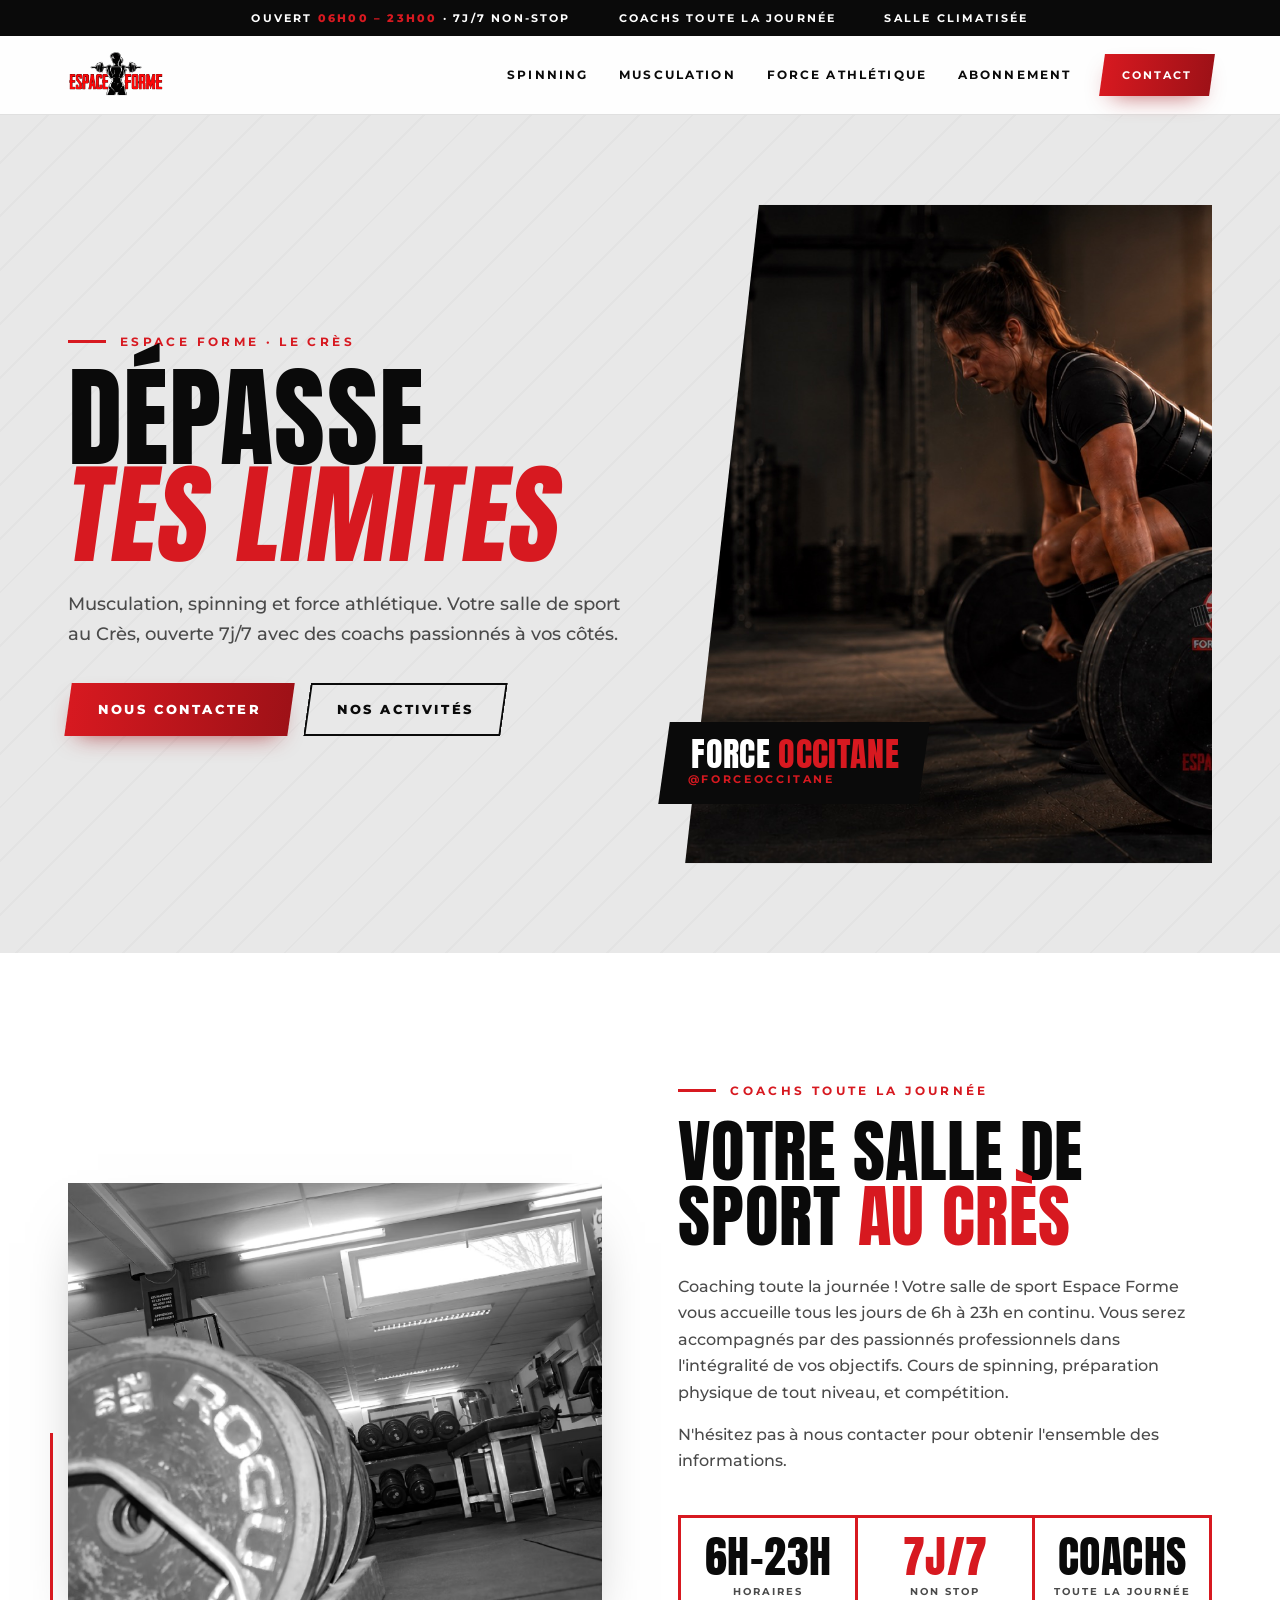
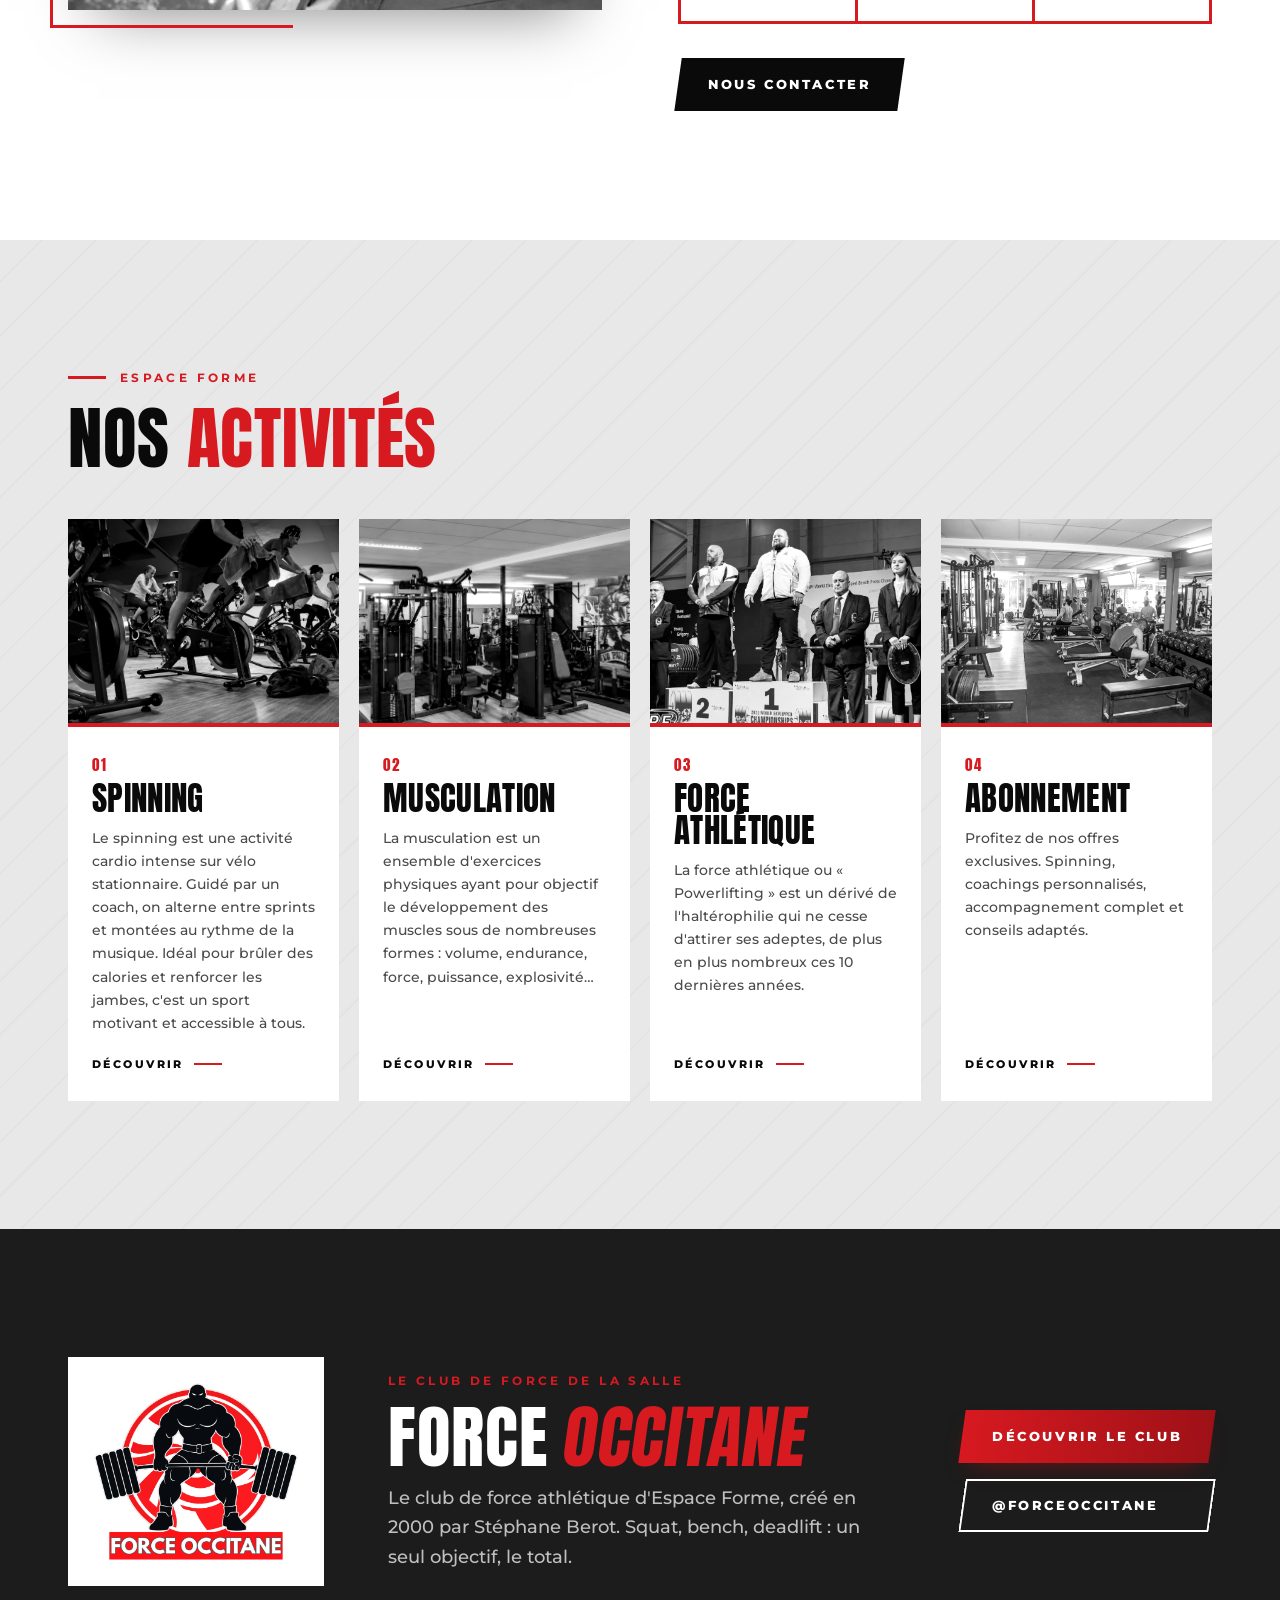
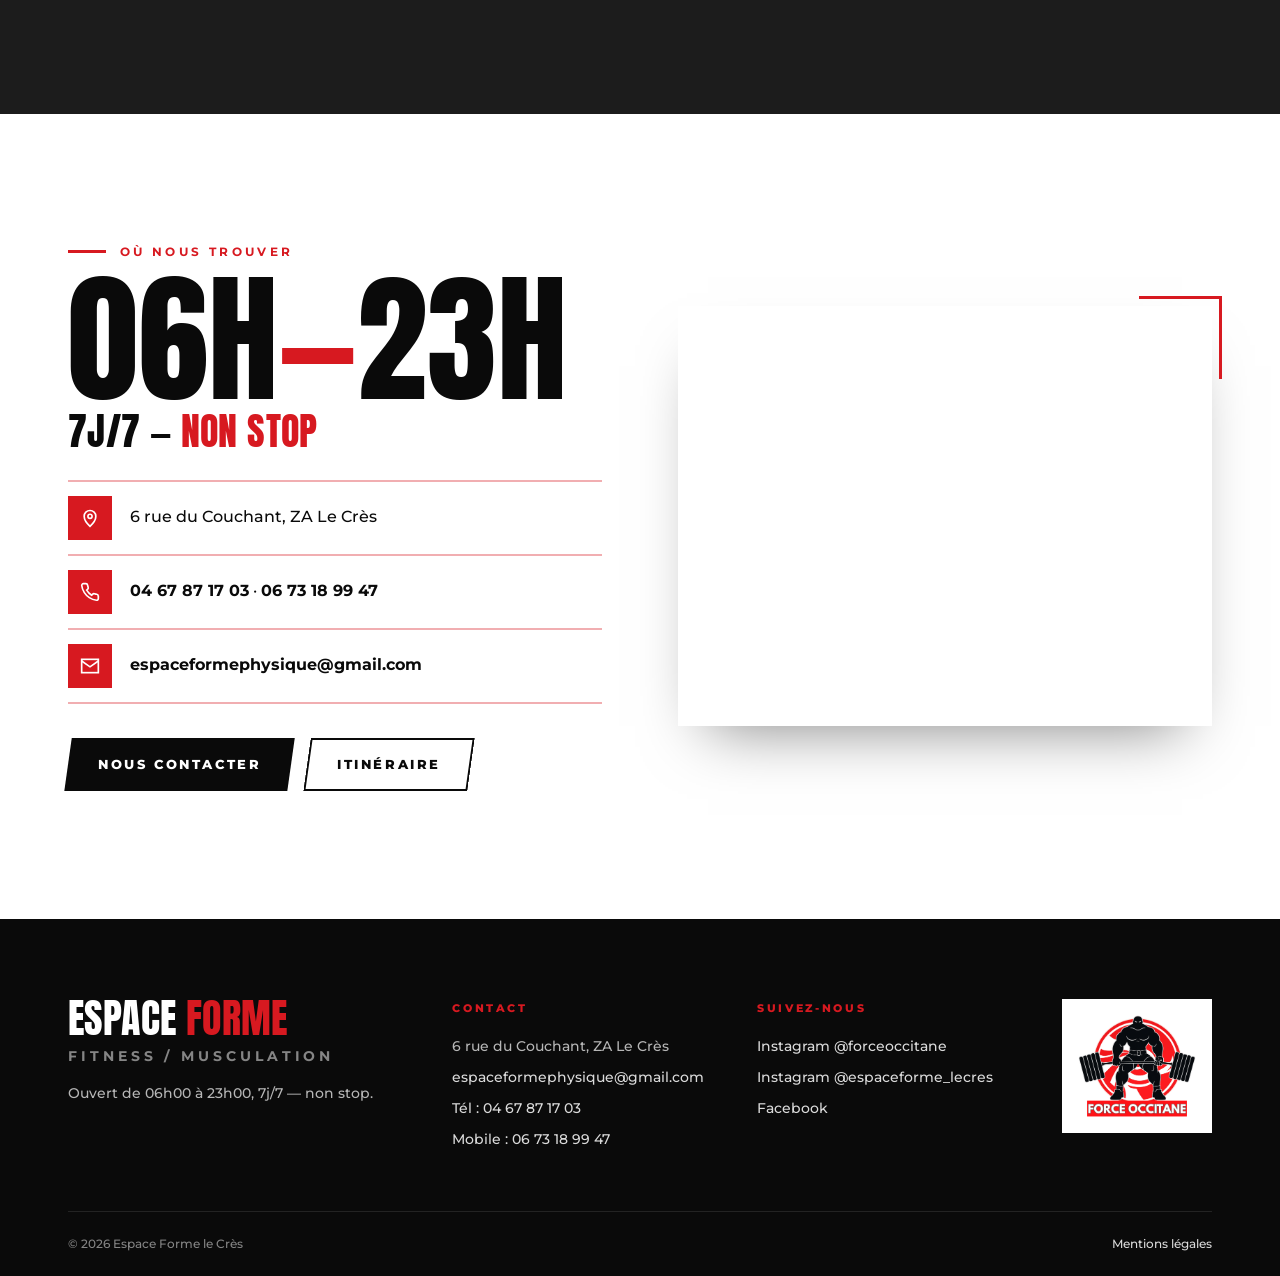
==== index.html @ d4f0801f "Site Espace Forme le Crès aux couleurs Force Occitane Refonte statique du site espaceformelecres.com" ====
<!DOCTYPE html>
<html lang="fr">
<head>
<meta charset="utf-8">
<meta name="viewport" content="width=device-width, initial-scale=1">
<title>Espace Forme le Crès — Salle de sport, musculation, spinning, force athlétique</title>
<meta name="description" content="Espace Forme, votre salle de sport au Crès : musculation, spinning et force athlétique. Ouvert 7j/7 de 6h à 23h, coachs toute la journée.">
<meta name="theme-color" content="#0A0A0A">
<link rel="icon" href="assets/img/LOGO2.png">
<link rel="preconnect" href="https://fonts.googleapis.com">
<link rel="preconnect" href="https://fonts.gstatic.com" crossorigin>
<link href="https://fonts.googleapis.com/css2?family=Anton&family=Montserrat:wght@500;700;800&display=swap" rel="stylesheet">
<link rel="stylesheet" href="assets/style.css">
</head>
<body>
<div class="topbar"><div class="wrap">
  <p>Ouvert <b>06h00 – 23h00</b> · 7j/7 non-stop</p><p>Coachs toute la journée</p><p>Salle climatisée</p>
</div></div>
<header class="header">
  <div class="wrap">
    <a class="brand" href="index.html" aria-label="Espace Forme — accueil"><img src="assets/img/LOGO2.png" alt="Espace Forme" width="96" height="54"></a>
    <button class="burger" aria-label="Menu" aria-expanded="false"><span></span></button>
    <nav class="nav">
      <a href="cours-collectifs.html">Spinning</a>
      <a href="musculation.html">Musculation</a>
      <a href="force-athletique.html">Force athlétique</a>
      <a href="abonnement.html">Abonnement</a>
      <a class="btn btn-rouge" href="contact.html"><span>Contact</span></a>
    </nav>
  </div>
</header>
<main>
<section class="hero">
  <div class="wrap">
    <div class="reveal">
      <p class="spaced kicker">Espace Forme · Le Crès</p>
      <h1 class="t">Dépasse<span class="rouge italic">tes limites</span></h1>
      <p class="lead" style="margin-top:26px">Musculation, spinning et force athlétique. Votre salle de sport au Crès, ouverte 7j/7 avec des coachs passionnés à vos côtés.</p>
      <div class="btns">
        <a class="btn btn-rouge" href="contact.html"><span>Nous contacter</span></a>
        <a class="btn btn-ghost" href="#activites"><span>Nos activités</span></a>
      </div>
    </div>
    <div class="hero-media reveal">
      <img src="assets/img/ESPACEFORMEBG6.jpg" alt="Athlète en position de soulevé de terre à Espace Forme">
      <div class="hero-tag"><span class="t">Force <span class="rouge">Occitane</span></span><a href="https://www.instagram.com/forceoccitane/" target="_blank" rel="noopener">@forceoccitane</a></div>
    </div>
  </div>
</section>

<section class="sec sec-blanc">
  <div class="wrap split">
    <div class="photo-frame reveal"><img src="assets/img/salle5.jpg" alt="Salle de musculation Espace Forme" loading="lazy"></div>
    <div class="reveal">
      <p class="spaced kicker">Coachs toute la journée</p>
      <h2 class="t">Votre salle de sport <span class="rouge">au Crès</span></h2>
      <div class="prose">
        <p>Coaching toute la journée ! Votre salle de sport Espace Forme vous accueille tous les jours de 6h à 23h en continu. Vous serez accompagnés par des passionnés professionnels dans l'intégralité de vos objectifs. Cours de spinning, préparation physique de tout niveau, et compétition.</p>
        <p>N'hésitez pas à nous contacter pour obtenir l'ensemble des informations.</p>
      </div>
      <div class="frame-stats">
        <div><span class="t">6H–23H</span><small>Horaires</small></div>
        <div><span class="t rouge">7J/7</span><small>Non stop</small></div>
        <div><span class="t">Coachs</span><small>Toute la journée</small></div>
      </div>
      <div class="btns"><a class="btn btn-noir" href="contact.html"><span>Nous contacter</span></a></div>
    </div>
  </div>
</section>

<section class="sec" id="activites">
  <div class="wrap">
    <div class="sec-head reveal">
      <div><p class="spaced kicker">Espace Forme</p><h2 class="t">Nos <span class="rouge">activités</span></h2></div>
    </div>
    <div class="cards">
    <a class="card reveal" href="cours-collectifs.html">
      <div class="card-img"><img src="assets/img/cours-collectifs-spinning.jpg" alt="" loading="lazy"></div>
      <div class="card-body">
        <span class="card-num">01</span>
        <h3 class="t">Spinning</h3>
        <p>Le spinning est une activité cardio intense sur vélo stationnaire. Guidé par un coach, on alterne entre sprints et montées au rythme de la musique. Idéal pour brûler des calories et renforcer les jambes, c'est un sport motivant et accessible à tous.</p>
        <span class="more">Découvrir</span>
      </div>
    </a>
    <a class="card reveal" href="musculation.html">
      <div class="card-img"><img src="assets/img/MUSCULATIONBG2.jpg" alt="" loading="lazy"></div>
      <div class="card-body">
        <span class="card-num">02</span>
        <h3 class="t">Musculation</h3>
        <p>La musculation est un ensemble d'exercices physiques ayant pour objectif le développement des muscles sous de nombreuses formes : volume, endurance, force, puissance, explosivité…</p>
        <span class="more">Découvrir</span>
      </div>
    </a>
    <a class="card reveal" href="force-athletique.html">
      <div class="card-img"><img src="assets/img/carousel10.jpg" alt="" loading="lazy"></div>
      <div class="card-body">
        <span class="card-num">03</span>
        <h3 class="t">Force athlétique</h3>
        <p>La force athlétique ou « Powerlifting » est un dérivé de l'haltérophilie qui ne cesse d'attirer ses adeptes, de plus en plus nombreux ces 10 dernières années.</p>
        <span class="more">Découvrir</span>
      </div>
    </a>
    <a class="card reveal" href="abonnement.html">
      <div class="card-img"><img src="assets/img/cours-collectifs-bg.jpg" alt="" loading="lazy"></div>
      <div class="card-body">
        <span class="card-num">04</span>
        <h3 class="t">Abonnement</h3>
        <p>Profitez de nos offres exclusives. Spinning, coachings personnalisés, accompagnement complet et conseils adaptés.</p>
        <span class="more">Découvrir</span>
      </div>
    </a>
    </div>
  </div>
</section>

<section class="sec anthracite">
  <div class="wrap club reveal">
    <img class="club-logo" src="assets/img/logo-force-occitane.png" alt="Force Occitane" loading="lazy">
    <div>
      <p class="spaced" style="color:var(--rouge);margin-bottom:14px">Le club de force de la salle</p>
      <h2 class="t">Force <span class="rouge italic">Occitane</span></h2>
      <p class="lead" style="color:rgba(255,255,255,.72)">Le club de force athlétique d'Espace Forme, créé en 2000 par Stéphane Berot. Squat, bench, deadlift : un seul objectif, le total.</p>
    </div>
    <div class="btns" style="margin-top:0;flex-direction:column">
      <a class="btn btn-rouge" href="force-athletique.html"><span>Découvrir le club</span></a>
      <a class="btn btn-ghost" style="color:#fff;box-shadow:inset 0 0 0 2px #fff" href="https://www.instagram.com/forceoccitane/" target="_blank" rel="noopener"><span>@forceoccitane</span></a>
    </div>
  </div>
</section>

<section class="sec sec-blanc" id="acces">
  <div class="wrap split">
    <div class="reveal">
      <p class="spaced kicker">Où nous trouver</p>
      <div class="big-hours">06H<span class="sep">—</span>23H</div>
      <p class="t" style="font-size:clamp(26px,3vw,38px);margin-top:14px">7j/7 — <span class="rouge">non stop</span></p>
      <ul class="info-list">
        <li><span class="k"><svg viewBox="0 0 24 24" fill="none" stroke="currentColor" stroke-width="2"><path d="M12 22s7-6.2 7-12a7 7 0 1 0-14 0c0 5.8 7 12 7 12z"/><circle cx="12" cy="10" r="2.5"/></svg></span><span>6 rue du Couchant, ZA Le Crès</span></li>
        <li><span class="k"><svg viewBox="0 0 24 24" fill="none" stroke="currentColor" stroke-width="2"><path d="M22 16.9v3a2 2 0 0 1-2.2 2 19.8 19.8 0 0 1-8.6-3.1 19.5 19.5 0 0 1-6-6A19.8 19.8 0 0 1 2.1 4.2 2 2 0 0 1 4.1 2h3a2 2 0 0 1 2 1.7c.1.9.4 1.8.7 2.7a2 2 0 0 1-.5 2.1L8 9.8a16 16 0 0 0 6 6l1.3-1.3a2 2 0 0 1 2.1-.5c.9.3 1.8.6 2.7.7a2 2 0 0 1 1.7 2z"/></svg></span><span><a href="tel:0467871703">04 67 87 17 03</a> · <a href="tel:0673189947">06 73 18 99 47</a></span></li>
        <li><span class="k"><svg viewBox="0 0 24 24" fill="none" stroke="currentColor" stroke-width="2"><rect x="2" y="4" width="20" height="16"/><path d="m2 6 10 7 10-7"/></svg></span><a href="mailto:espaceformephysique@gmail.com">espaceformephysique@gmail.com</a></li>
      </ul>
      <div class="btns">
        <a class="btn btn-noir" href="contact.html"><span>Nous contacter</span></a>
        <a class="btn btn-ghost" href="https://www.google.com/maps/dir/?api=1&destination=6%20rue%20du%20Couchant%2C%20ZA%20Le%20Cr%C3%A8s%2C%20Le%20Cr%C3%A8s" target="_blank" rel="noopener"><span>Itinéraire</span></a>
      </div>
    </div>
    <div class="map-box reveal"><iframe class="map" title="Espace Forme sur la carte" src="https://www.google.com/maps?q=6%20rue%20du%20Couchant%2C%20ZA%20Le%20Cr%C3%A8s%2C%20Le%20Cr%C3%A8s&output=embed" loading="lazy"></iframe></div>
  </div>
</section>
</main>
<footer class="footer">
  <div class="wrap">
    <div class="footer-grid">
      <div>
        <h3 class="t">Espace <span class="rouge">Forme</span></h3>
        <p class="spaced" style="color:rgba(255,255,255,.5);margin-bottom:14px">Fitness / Musculation</p>
        <p>Ouvert de 06h00 à 23h00, 7j/7 — non stop.</p>
      </div>
      <div>
        <h4>Contact</h4>
        <ul>
          <li>6 rue du Couchant, ZA Le Crès</li>
          <li><a href="mailto:espaceformephysique@gmail.com">espaceformephysique@gmail.com</a></li>
          <li><a href="tel:0467871703">Tél : 04 67 87 17 03</a></li>
          <li><a href="tel:0673189947">Mobile : 06 73 18 99 47</a></li>
        </ul>
      </div>
      <div>
        <h4>Suivez-nous</h4>
        <ul>
          <li><a href="https://www.instagram.com/forceoccitane/" target="_blank" rel="noopener">Instagram @forceoccitane</a></li>
          <li><a href="https://www.instagram.com/espaceforme_lecres/" target="_blank" rel="noopener">Instagram @espaceforme_lecres</a></li>
          <li><a href="https://www.facebook.com/Espace-FORME-1717182051873374/" target="_blank" rel="noopener">Facebook</a></li>
        </ul>
      </div>
      <div><a href="force-athletique.html"><img class="fo-logo" src="assets/img/logo-force-occitane.png" alt="Force Occitane" loading="lazy"></a></div>
    </div>
    <div class="footer-bottom">
      <span>© 2026 Espace Forme le Crès</span>
      <a href="mentions-legales.html">Mentions légales</a>
    </div>
  </div>
</footer>
<script src="assets/main.js"></script>
</body>
</html>
---- assets/style.css ----
/* Espace Forme le Crès — charte Force Occitane
   Noir + blanc + rouge / force / sobriété / modernité / performance */
:root{
  --rouge:#D71920; --rouge-fonce:#9E1117; --noir:#0A0A0A;
  --anthracite:#1C1C1C; --gris-clair:#E8E8E8; --blanc:#FFFFFF;
  --gris-texte:#4A4A4A; --gris-ligne:rgba(10,10,10,.12);
  --titre:'Anton','Bebas Neue','Oswald','Arial Narrow',Impact,sans-serif;
  --texte:'Montserrat','Helvetica Neue',Arial,sans-serif;
  --max:1240px; --gutter:clamp(16px,4vw,48px);
  --skew:-8deg;
}
*{box-sizing:border-box;margin:0;padding:0}
html{scroll-behavior:smooth}
body{
  font-family:var(--texte);font-weight:500;color:var(--noir);line-height:1.65;font-size:16px;
  background:
    repeating-linear-gradient(135deg,rgba(0,0,0,.025) 0 2px,transparent 2px 38px),
    var(--gris-clair);
  -webkit-font-smoothing:antialiased;overflow-x:hidden;
}
img{max-width:100%;display:block}
a{color:inherit}
.wrap{max-width:var(--max);margin:0 auto;padding:0 var(--gutter)}

/* ---------- Typo ---------- */
.t{font-family:var(--titre);font-weight:400;text-transform:uppercase;line-height:.95;letter-spacing:.01em}
.italic{display:inline-block;transform:skewX(var(--skew))}
.rouge{color:var(--rouge)} .blanc{color:var(--blanc)}
.spaced{font-weight:700;text-transform:uppercase;letter-spacing:.28em;font-size:12px}
.kicker{display:flex;align-items:center;gap:14px;color:var(--rouge);margin-bottom:18px}
.kicker::before{content:"";width:38px;height:3px;background:var(--rouge)}
h1.t{font-size:clamp(52px,9vw,128px)}
h2.t{font-size:clamp(38px,5.4vw,72px);margin-bottom:24px}
h3.t{font-size:clamp(26px,2.6vw,34px)}
.lead{font-size:clamp(16px,1.4vw,18px);color:var(--gris-texte);max-width:60ch}
.prose p{color:var(--gris-texte);max-width:68ch}
.prose p+p{margin-top:1em}
.dark .lead,.dark .prose p{color:rgba(255,255,255,.72)}

/* ---------- Boutons (bandeaux inclinés) ---------- */
.btn{display:inline-flex;align-items:center;gap:12px;text-decoration:none;
  font-family:var(--texte);font-weight:800;font-size:13px;letter-spacing:.2em;text-transform:uppercase;
  padding:16px 30px;transform:skewX(var(--skew));transition:background .2s,color .2s,box-shadow .2s;border:0;cursor:pointer}
.btn>span{display:inline-block;transform:skewX(8deg)}
.btn-rouge{background:linear-gradient(90deg,var(--rouge),var(--rouge-fonce));color:var(--blanc);box-shadow:0 10px 24px -12px rgba(158,17,23,.8)}
.btn-rouge:hover{box-shadow:0 14px 30px -10px rgba(158,17,23,.95)}
.btn-noir{background:var(--noir);color:var(--blanc)}
.btn-noir:hover{background:var(--anthracite)}
.btn-ghost{background:transparent;color:var(--noir);box-shadow:inset 0 0 0 2px var(--noir)}
.btn-ghost:hover{background:var(--noir);color:var(--blanc)}
.dark .btn-ghost{color:var(--blanc);box-shadow:inset 0 0 0 2px var(--blanc)}
.dark .btn-ghost:hover{background:var(--blanc);color:var(--noir)}
.btns{display:flex;flex-wrap:wrap;gap:16px;margin-top:34px}

/* ---------- Bandeau infos ---------- */
.topbar{background:var(--noir);color:var(--blanc)}
.topbar .wrap{display:flex;justify-content:center;gap:clamp(14px,4vw,48px);flex-wrap:wrap;padding-top:9px;padding-bottom:9px}
.topbar p{font-size:11px;font-weight:700;letter-spacing:.2em;text-transform:uppercase}
.topbar p b{color:var(--rouge);font-weight:800}

/* ---------- Header ---------- */
.header{position:sticky;top:0;z-index:50;background:rgba(255,255,255,.94);backdrop-filter:blur(10px);border-bottom:1px solid var(--gris-ligne)}
.header .wrap{display:flex;align-items:center;justify-content:space-between;gap:24px;height:78px}
.brand img{height:54px;width:auto}
.nav{display:flex;align-items:center;gap:clamp(18px,2.4vw,34px)}
.nav a{text-decoration:none;font-size:12px;font-weight:700;letter-spacing:.18em;text-transform:uppercase;position:relative;padding:6px 0}
.nav a::after{content:"";position:absolute;left:0;right:100%;bottom:0;height:3px;background:var(--rouge);transition:right .25s}
.nav a:hover::after,.nav a[aria-current=page]::after{right:0}
.nav .btn{padding:12px 20px;font-size:11px}
.nav .btn::after{display:none}
.burger{display:none;background:none;border:0;width:44px;height:44px;cursor:pointer;position:relative}
.burger span,.burger::before,.burger::after{content:"";position:absolute;left:10px;right:10px;height:3px;background:var(--noir);transition:transform .25s,opacity .25s}
.burger::before{top:14px}.burger span{top:21px}.burger::after{top:28px}
.menu-open .burger::before{transform:translateY(7px) rotate(45deg)}
.menu-open .burger span{opacity:0}
.menu-open .burger::after{transform:translateY(-7px) rotate(-45deg)}

/* ---------- Sections ---------- */
section{position:relative}
.sec{padding:clamp(72px,10vw,130px) 0}
.sec-blanc{background:var(--blanc)}
.dark{background:var(--noir);color:var(--blanc)}
.anthracite{background:var(--anthracite);color:var(--blanc)}
.corner{position:absolute;width:clamp(90px,14vw,200px);aspect-ratio:1;background:linear-gradient(135deg,var(--rouge),var(--rouge-fonce));pointer-events:none}
.corner.br{right:0;bottom:0;clip-path:polygon(100% 0,100% 100%,0 100%)}
.corner.tl{left:0;top:0;clip-path:polygon(0 0,100% 0,0 100%)}
.split{display:grid;grid-template-columns:1fr 1fr;gap:clamp(36px,6vw,90px);align-items:center}

/* ---------- Hero accueil ---------- */
.hero{min-height:calc(100vh - 116px);display:flex;align-items:center;padding:clamp(48px,7vw,90px) 0;overflow:hidden}
.hero .wrap{display:grid;grid-template-columns:1.05fr 1fr;gap:clamp(32px,5vw,70px);align-items:center;width:100%}
.hero h1{font-size:clamp(60px,8.6vw,132px);line-height:.88}
.hero h1 .italic{white-space:nowrap}
.hero h1 .rouge{display:block}
.hero-media{position:relative}
.hero-media img{width:100%;aspect-ratio:4/5;object-fit:cover;object-position:78% center;
  clip-path:polygon(14% 0,100% 0,100% 100%,0 100%);filter:drop-shadow(-18px 10px 24px rgba(0,0,0,.28))}
.hero-tag{position:absolute;left:-4%;bottom:9%;background:var(--noir);color:var(--blanc);padding:16px 26px;transform:skewX(var(--skew))}
.hero-tag>*{transform:skewX(8deg)}
.hero-tag .t{font-size:34px;display:block}
.hero-tag a{font-size:11px;font-weight:700;letter-spacing:.24em;text-transform:uppercase;color:var(--rouge);text-decoration:none;display:block}

/* ---------- Chiffres encadrés ---------- */
.frame-stats{display:flex;align-items:stretch;border:3px solid var(--rouge);margin-top:40px;max-width:560px}
.frame-stats>div{flex:1;padding:18px 16px;text-align:center}
.frame-stats>div+div{border-left:3px solid var(--rouge)}
.frame-stats .t{font-size:clamp(30px,3.4vw,44px);display:block}
.frame-stats small{font-size:10px;font-weight:700;letter-spacing:.2em;text-transform:uppercase;color:var(--gris-texte)}
.dark .frame-stats small{color:rgba(255,255,255,.6)}

.photo-frame{position:relative}
.photo-frame img{width:100%;aspect-ratio:5/4;object-fit:cover;box-shadow:0 30px 60px -30px rgba(0,0,0,.5)}
.photo-frame::before{content:"";position:absolute;inset:auto auto -18px -18px;width:45%;height:45%;border-left:3px solid var(--rouge);border-bottom:3px solid var(--rouge)}

/* ---------- Activités ---------- */
.sec-head{display:flex;justify-content:space-between;align-items:end;gap:24px;flex-wrap:wrap;margin-bottom:48px}
.sec-head h2{margin:0}
.cards{display:grid;grid-template-columns:repeat(4,1fr);gap:20px}
.card{position:relative;display:flex;flex-direction:column;text-decoration:none;background:var(--blanc);overflow:hidden;transition:transform .3s,box-shadow .3s}
.card:hover{transform:translateY(-6px);box-shadow:0 26px 50px -28px rgba(0,0,0,.45)}
.card-img{aspect-ratio:4/3;overflow:hidden;background:var(--anthracite)}
.card-img img{width:100%;height:100%;object-fit:cover;filter:grayscale(1) contrast(1.05);transition:filter .4s,transform .6s}
.card:hover .card-img img{filter:none;transform:scale(1.05)}
.card-body{padding:26px 24px 28px;display:flex;flex-direction:column;flex:1;border-top:4px solid var(--rouge)}
.card-num{font-family:var(--titre);font-size:15px;color:var(--rouge);letter-spacing:.1em}
.card h3{margin:6px 0 12px}
.card p{font-size:14px;color:var(--gris-texte);flex:1}
.card .more{margin-top:20px;font-size:11px;font-weight:800;letter-spacing:.22em;text-transform:uppercase;display:flex;align-items:center;gap:10px}
.card .more::after{content:"";width:28px;height:2px;background:var(--rouge);transition:width .25s}
.card:hover .more::after{width:48px}

/* ---------- Bloc club ---------- */
.club{display:grid;grid-template-columns:auto 1fr auto;gap:clamp(28px,5vw,70px);align-items:center}
.club-logo{width:clamp(180px,20vw,260px);background:var(--blanc);padding:22px}
.club h2{margin-bottom:12px}

/* ---------- Horaires / accès ---------- */
.big-hours{font-family:var(--titre);font-size:clamp(72px,11vw,150px);line-height:.85;text-transform:uppercase}
.big-hours .sep{color:var(--rouge)}
.info-list{list-style:none;margin-top:30px;border-top:2px solid rgba(215,25,32,.35)}
.info-list li{display:flex;gap:18px;align-items:center;padding:14px 0;border-bottom:2px solid rgba(215,25,32,.35)}
.info-list .k{flex:none;width:44px;height:44px;background:var(--rouge);color:var(--blanc);display:flex;align-items:center;justify-content:center}
.info-list .k svg{width:20px;height:20px}
.info-list a{text-decoration:none;font-weight:700}
.info-list a:hover{color:var(--rouge)}
.map{width:100%;height:100%;min-height:420px;border:0;filter:grayscale(1) contrast(1.05);display:block}
.map-box{position:relative;min-height:420px;box-shadow:0 30px 60px -30px rgba(0,0,0,.5)}
.map-box::after{content:"";position:absolute;top:-10px;right:-10px;width:80px;height:80px;border-top:3px solid var(--rouge);border-right:3px solid var(--rouge);pointer-events:none}

/* ---------- Hero des pages ---------- */
.page-hero{position:relative;min-height:clamp(380px,56vh,560px);display:flex;align-items:flex-end;color:var(--blanc);overflow:hidden;background:var(--noir)}
.page-hero>img{position:absolute;inset:0;width:100%;height:100%;object-fit:cover;filter:grayscale(.35)}
.page-hero::before{content:"";position:absolute;inset:0;background:linear-gradient(90deg,rgba(10,10,10,.92) 0%,rgba(10,10,10,.65) 45%,rgba(10,10,10,.15) 100%),linear-gradient(0deg,rgba(10,10,10,.6),transparent 50%)}
.page-hero .wrap{position:relative;width:100%;padding-bottom:clamp(48px,7vw,84px);padding-top:80px}
.page-hero h1{margin-bottom:18px}
.page-hero .lead{color:rgba(255,255,255,.8)}
.badge{display:inline-block;background:var(--rouge);color:var(--blanc);padding:6px 14px;transform:skewX(var(--skew));font-size:11px;font-weight:800;letter-spacing:.2em;text-transform:uppercase;margin-top:22px}
.badge>span{display:inline-block;transform:skewX(8deg)}

/* ---------- Piliers (numérotés) ---------- */
.pillars{display:grid;grid-template-columns:repeat(3,1fr);gap:0;border-top:3px solid var(--noir)}
.pillar{padding:34px 30px 10px 0}
.pillar+.pillar{padding-left:30px;border-left:1px solid var(--gris-ligne)}
.pillar .n{font-family:var(--titre);font-size:56px;color:var(--rouge);line-height:1}
.pillar h3{margin:10px 0 10px}
.pillar p{color:var(--gris-texte);font-size:15px}
.dark .pillars{border-color:var(--rouge)}
.dark .pillar+.pillar{border-color:rgba(255,255,255,.12)}
.dark .pillar p{color:rgba(255,255,255,.68)}

/* ---------- Planning ---------- */
.planning{display:grid;grid-template-columns:repeat(5,1fr);gap:12px}
.day{background:var(--blanc);border-top:4px solid var(--noir);padding:22px 20px;min-height:190px}
.day h3{font-size:28px;margin-bottom:16px}
.slot{border-left:3px solid var(--rouge);padding:4px 0 4px 12px;margin-bottom:12px}
.slot b{display:block;font-family:var(--titre);font-weight:400;font-size:24px;letter-spacing:.02em}
.slot span{font-size:11px;font-weight:700;letter-spacing:.2em;text-transform:uppercase;color:var(--gris-texte)}
.day.off{background:transparent;border-top-color:var(--gris-ligne);box-shadow:inset 0 0 0 1px var(--gris-ligne)}
.day.off p{font-size:12px;font-weight:700;letter-spacing:.16em;text-transform:uppercase;color:#8a8a8a}
.note{font-size:13px;color:var(--gris-texte);margin-top:20px;font-style:italic}

/* ---------- Force athlétique ---------- */
.sbd{display:grid;grid-template-columns:repeat(3,1fr);gap:20px;margin-top:50px}
.lift{background:var(--anthracite);padding:34px 30px;position:relative;overflow:hidden}
.lift .letter{font-family:var(--titre);font-size:180px;line-height:.8;color:var(--rouge);opacity:.95;display:block;margin-bottom:18px;transform:skewX(var(--skew))}
.lift h3{margin-bottom:6px}
.lift .en{font-size:11px;font-weight:700;letter-spacing:.24em;text-transform:uppercase;color:rgba(255,255,255,.5);display:block;margin-bottom:16px}
.lift p{font-size:14px;color:rgba(255,255,255,.72)}
.founder{display:grid;grid-template-columns:.8fr 1.2fr;gap:clamp(32px,6vw,90px);align-items:center}
.founder-img{position:relative}
.founder-img img{width:100%;aspect-ratio:3/4;object-fit:cover;object-position:top;filter:drop-shadow(-18px 10px 24px rgba(0,0,0,.28))}
.founder-img .hero-tag{left:auto;right:-6%;bottom:6%}
.partners{display:flex;align-items:center;gap:36px;flex-wrap:wrap;margin-top:36px;padding-top:30px;border-top:1px solid var(--gris-ligne)}
.partners img{height:90px;width:auto}
.partners img.ff{height:48px}
.gallery{display:grid;grid-template-columns:repeat(6,1fr);grid-auto-rows:180px;gap:12px}
.gallery figure{position:relative;overflow:hidden;background:var(--anthracite)}
.gallery img{width:100%;height:100%;object-fit:cover;transition:transform .6s}
.gallery figure:hover img{transform:scale(1.05)}
.gallery figcaption{position:absolute;left:0;right:0;bottom:0;padding:30px 16px 12px;font-size:11px;font-weight:700;letter-spacing:.12em;text-transform:uppercase;color:var(--blanc);background:linear-gradient(0deg,rgba(10,10,10,.85),transparent);opacity:0;transition:opacity .3s}
.gallery figure:hover figcaption{opacity:1}
.g1{grid-column:span 3;grid-row:span 2}.g2{grid-column:span 3;grid-row:span 2}
.g3,.g4,.g5,.g6{grid-column:span 3}
.g7{grid-column:span 2}.g8{grid-column:span 2}.g9{grid-column:span 2}

/* ---------- Tarifs ---------- */
.pricing{width:100%;border-collapse:collapse;background:var(--blanc);box-shadow:0 30px 60px -36px rgba(0,0,0,.4)}
.pricing th,.pricing td{padding:22px 20px;text-align:center;border-bottom:1px solid var(--gris-ligne)}
.pricing thead th{background:var(--noir);color:var(--blanc);font-size:11px;font-weight:800;letter-spacing:.2em;text-transform:uppercase}
.pricing thead th:first-child{text-align:left}
.pricing tbody th{text-align:left;font-family:var(--titre);font-weight:400;font-size:26px;text-transform:uppercase;letter-spacing:.01em}
.pricing td{font-family:var(--titre);font-size:26px}
.pricing td small{font-family:var(--texte);font-size:12px;font-weight:700;color:var(--gris-texte);margin-left:4px;letter-spacing:.05em}
.pricing td.x{color:#b5b5b5;font-size:22px}
.pricing tr.hot{background:var(--noir);color:var(--blanc)}
.pricing tr.hot td{color:var(--blanc);border-color:rgba(255,255,255,.1)}
.pricing tr.hot td small{color:rgba(255,255,255,.6)}
.pricing tr.hot th{color:var(--blanc);border-color:rgba(255,255,255,.1)}
.pricing tr.hot th .rouge{color:var(--rouge)}
.pop{display:inline-block;margin-left:10px;background:var(--rouge);color:var(--blanc);font-family:var(--texte);font-size:10px;font-weight:800;letter-spacing:.2em;padding:4px 10px;vertical-align:middle;transform:skewX(var(--skew))}
.plans{display:none;gap:16px}
.plan{background:var(--blanc);border-top:4px solid var(--noir);padding:24px}
.plan.hot{background:var(--noir);color:var(--blanc);border-top-color:var(--rouge)}
.plan h3{margin-bottom:14px;display:flex;align-items:center;flex-wrap:wrap;gap:8px}
.plan dl{display:grid;grid-template-columns:1fr auto;gap:0}
.plan dt,.plan dd{padding:10px 0;border-bottom:1px solid var(--gris-ligne)}
.plan.hot dt,.plan.hot dd{border-color:rgba(255,255,255,.12)}
.plan dt{font-size:12px;font-weight:700;letter-spacing:.14em;text-transform:uppercase}
.plan dd{font-family:var(--titre);font-size:22px;text-align:right}
.plan dd.x{color:#b5b5b5}

/* ---------- Contact ---------- */
.contact-grid{display:grid;grid-template-columns:1fr 1.1fr;gap:clamp(36px,6vw,80px);align-items:start}
.form{background:var(--noir);color:var(--blanc);padding:clamp(28px,4vw,48px);position:relative}
.form h2{margin-bottom:26px}
.field{margin-bottom:16px}
.field label{display:block;font-size:11px;font-weight:700;letter-spacing:.2em;text-transform:uppercase;color:rgba(255,255,255,.6);margin-bottom:8px}
.field input,.field textarea{width:100%;background:var(--anthracite);border:0;border-bottom:2px solid rgba(255,255,255,.15);color:var(--blanc);font:inherit;font-size:16px;padding:14px 16px;outline:none;transition:border-color .2s}
.field input:focus,.field textarea:focus{border-bottom-color:var(--rouge)}
.field textarea{resize:vertical;min-height:140px}
.form .btn{margin-top:10px}
.form-note{font-size:12px;color:rgba(255,255,255,.5);margin-top:16px}

/* ---------- Mentions ---------- */
.legal h2{font-size:clamp(28px,3vw,38px);margin:48px 0 14px}
.legal p{color:var(--gris-texte);max-width:78ch}
.legal p+p{margin-top:.8em}
.legal a{color:var(--rouge);font-weight:700}

/* ---------- Footer ---------- */
.footer{background:var(--noir);color:var(--blanc);padding:80px 0 0;position:relative;overflow:hidden}
.footer-grid{display:grid;grid-template-columns:1.3fr 1fr 1fr auto;gap:40px;padding-bottom:60px}
.footer h3.t{font-size:40px;margin-bottom:8px}
.footer h4{font-size:11px;font-weight:800;letter-spacing:.24em;text-transform:uppercase;color:var(--rouge);margin-bottom:18px}
.footer p,.footer li{font-size:14px;color:rgba(255,255,255,.7)}
.footer ul{list-style:none}
.footer li+li{margin-top:8px}
.footer a{text-decoration:none;color:rgba(255,255,255,.85)}
.footer a:hover{color:var(--rouge)}
.footer .fo-logo{width:150px;background:var(--blanc);padding:14px}
.footer-bottom{border-top:1px solid rgba(255,255,255,.1);padding:22px 0;display:flex;justify-content:space-between;gap:16px;flex-wrap:wrap;font-size:12px;color:rgba(255,255,255,.5)}

/* ---------- Apparition ---------- */
.reveal{opacity:0;transform:translateY(24px);transition:opacity .7s ease,transform .7s ease}
.reveal.in{opacity:1;transform:none}
@media (prefers-reduced-motion:reduce){.reveal{opacity:1;transform:none;transition:none}html{scroll-behavior:auto}}

/* ---------- Responsive ---------- */
@media (max-width:1080px){
  .cards{grid-template-columns:repeat(2,1fr)}
  .planning{grid-template-columns:repeat(3,1fr)}
  .footer-grid{grid-template-columns:1fr 1fr}
}
@media (max-width:900px){
  .burger{display:block}
  .nav{position:absolute;top:100%;left:0;right:0;flex-direction:column;align-items:stretch;gap:0;background:var(--blanc);padding:10px var(--gutter) 28px;border-bottom:4px solid var(--rouge);transform:translateY(-8px);opacity:0;pointer-events:none;transition:opacity .2s,transform .2s;max-height:calc(100vh - 80px);overflow:auto}
  .menu-open .nav{opacity:1;transform:none;pointer-events:auto}
  .nav a{padding:16px 0;border-bottom:1px solid var(--gris-ligne);font-size:13px}
  .nav a::after{display:none}
  .nav a[aria-current=page]{color:var(--rouge)}
  .nav .btn{margin-top:20px;justify-content:center;padding:16px}
  .hero{min-height:0}
  .hero .wrap,.split,.founder,.contact-grid{grid-template-columns:1fr}
  .hero-media{max-width:520px;margin-left:auto}
  .club{grid-template-columns:1fr;text-align:left}
  .sbd{grid-template-columns:1fr}
  .lift .letter{font-size:130px}
  .pillars{grid-template-columns:1fr}
  .pillar,.pillar+.pillar{padding:26px 0;border-left:0;border-bottom:1px solid var(--gris-ligne)}
  .dark .pillar{border-color:rgba(255,255,255,.12)}
  .gallery{grid-template-columns:repeat(2,1fr);grid-auto-rows:160px}
  .gallery figure{grid-column:span 1!important;grid-row:span 1!important}
  .gallery .g1,.gallery .g2{grid-column:span 2!important;grid-row:span 2!important}
  .founder-img{max-width:440px}
  .founder-img .hero-tag{right:-2%}
  .pricing{display:none}
  .plans{display:grid}
}
@media (max-width:640px){
  .topbar p:not(:first-child){display:none}
  .header .wrap{height:68px}
  .brand img{height:44px}
  .cards{grid-template-columns:1fr}
  .planning{grid-template-columns:1fr}
  .day{min-height:0}
  .footer-grid{grid-template-columns:1fr}
  .hero-tag{left:0}
  .frame-stats .t{font-size:28px}
  .btn{padding:15px 22px}
  .partners img{height:70px}
}
.plan dt{display:flex;align-items:center}
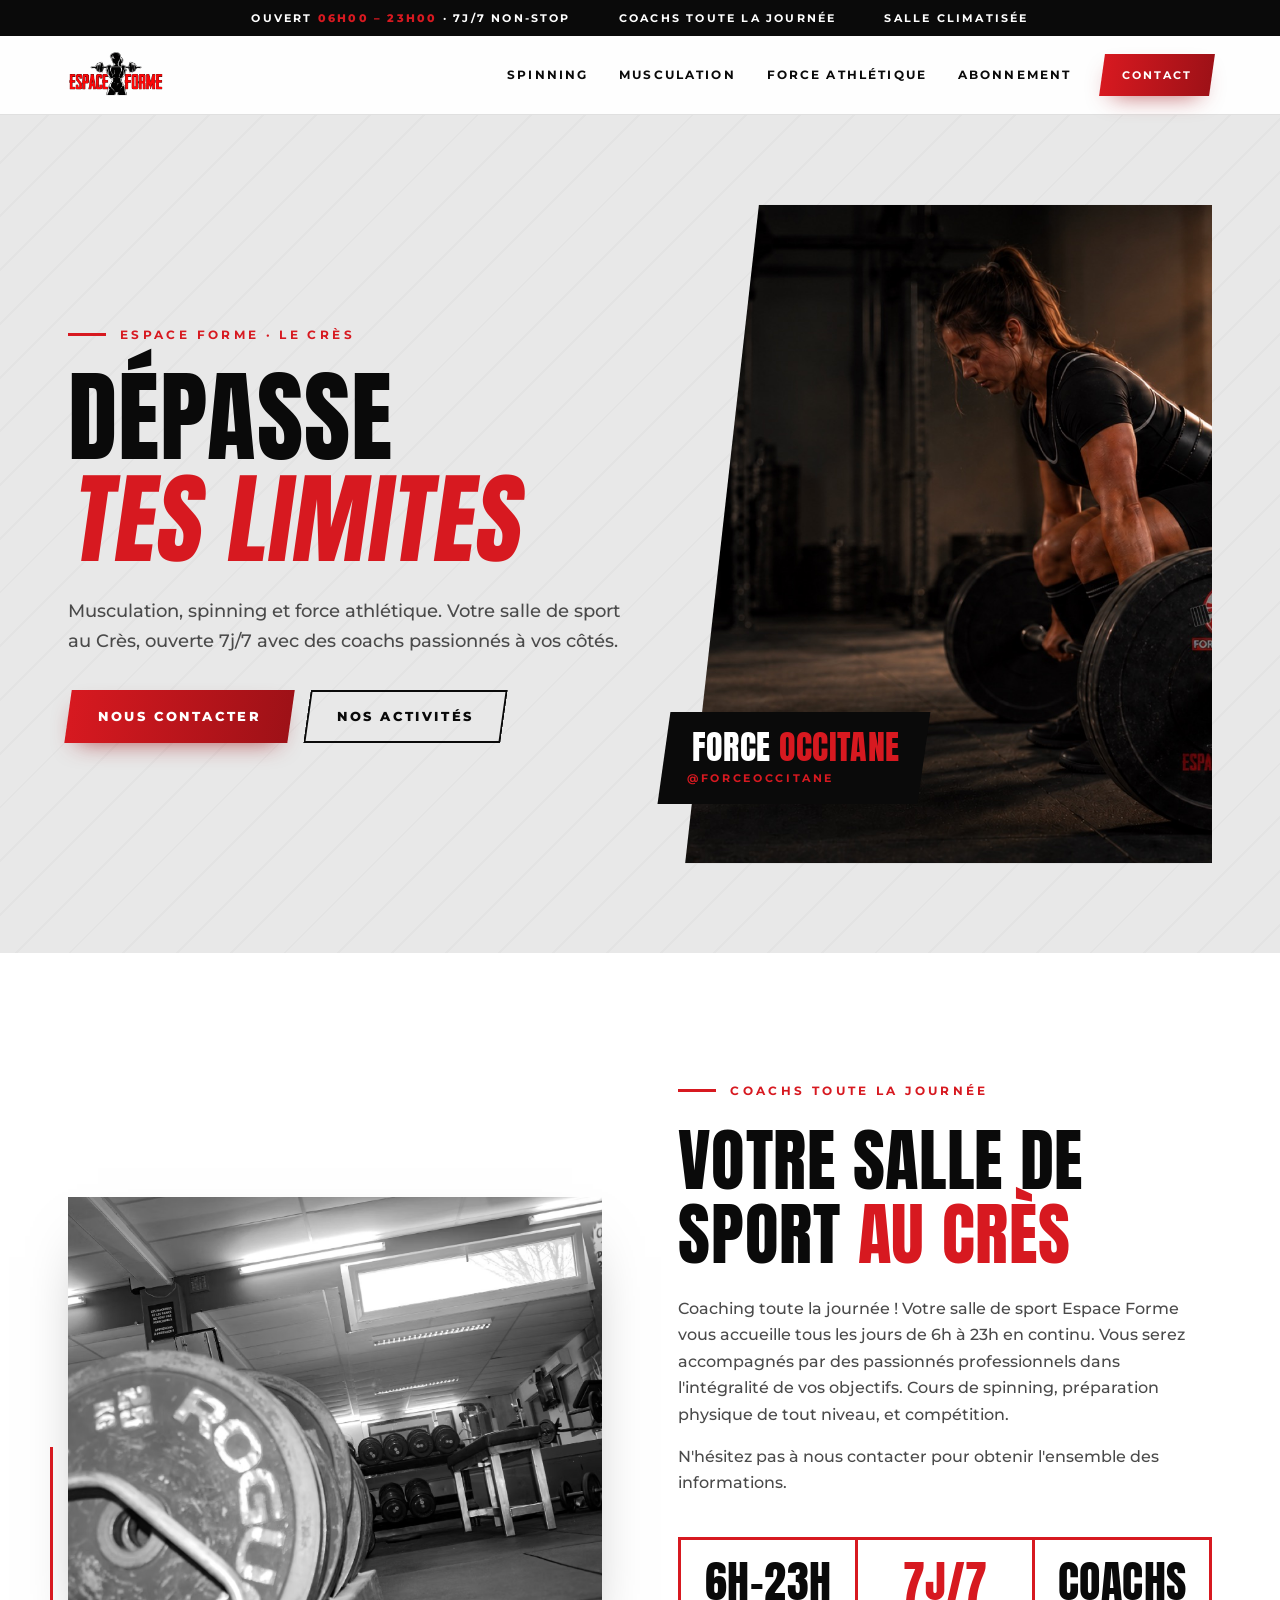
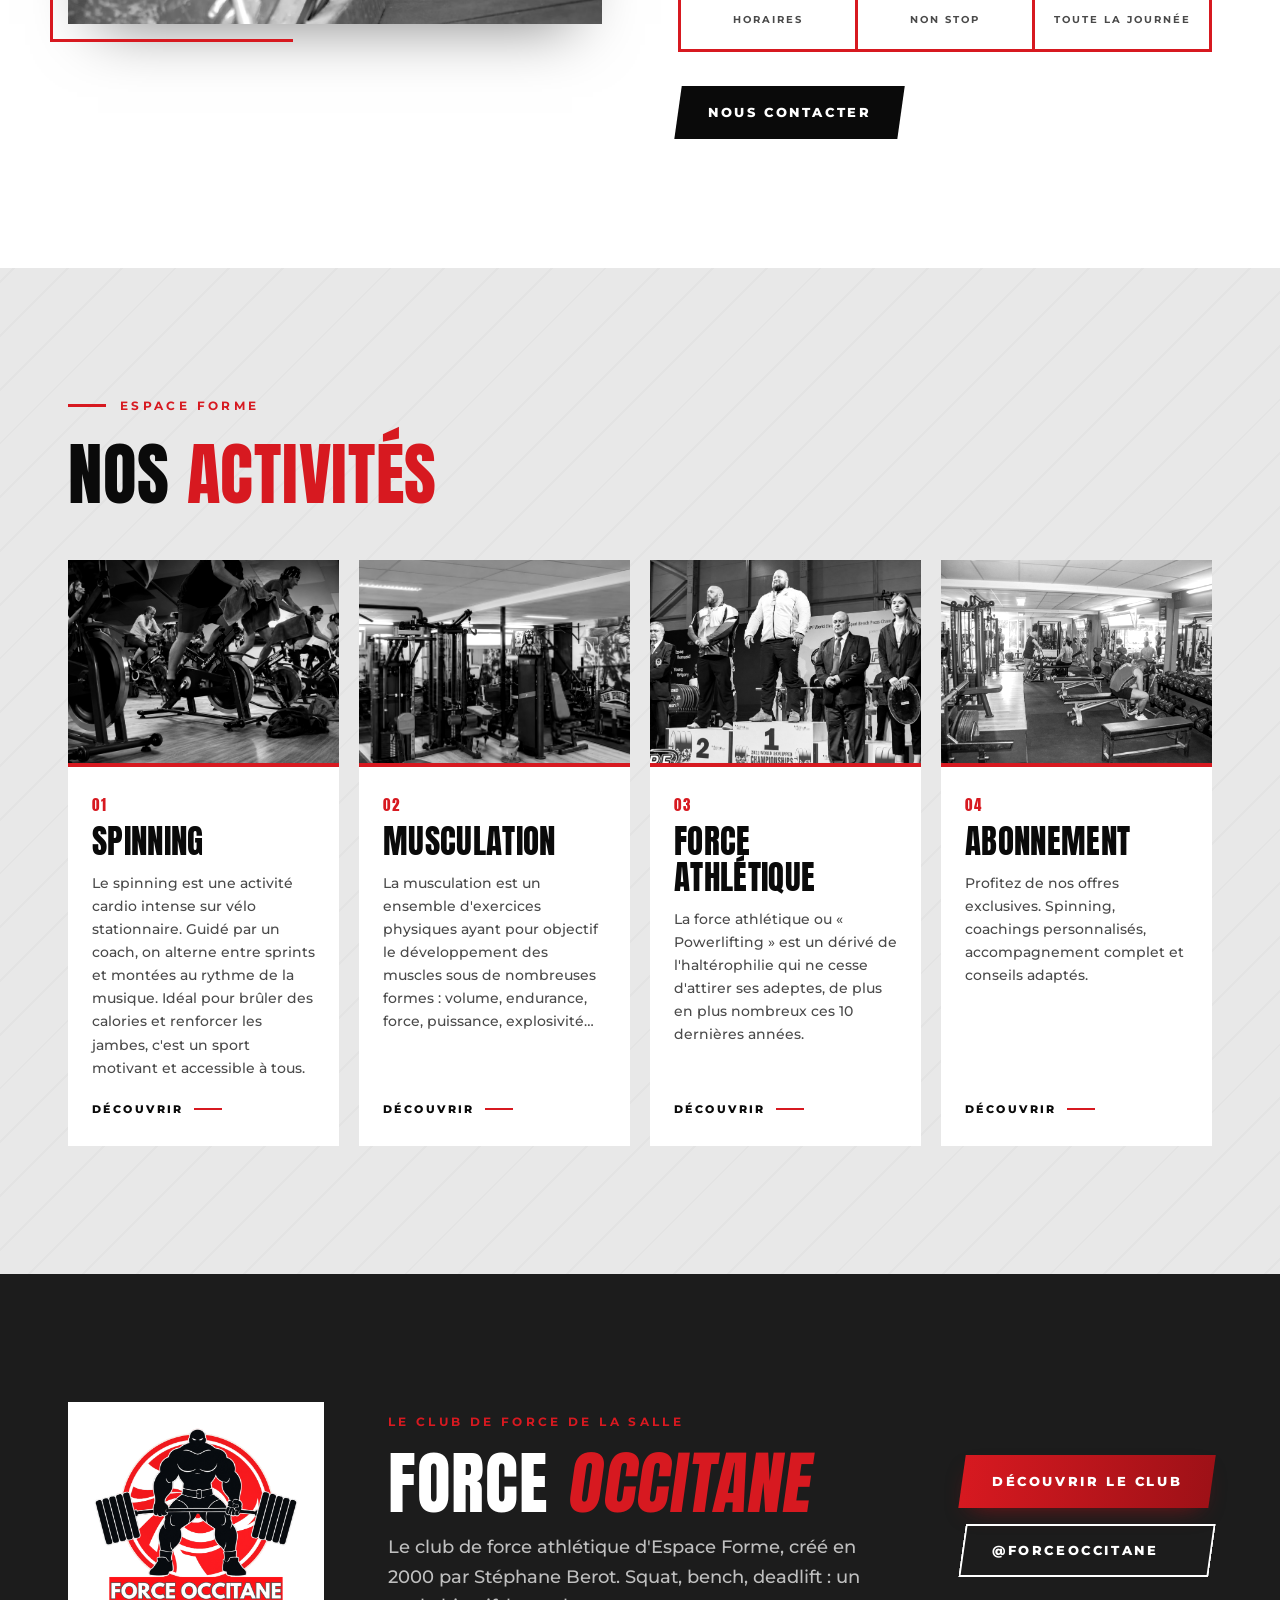
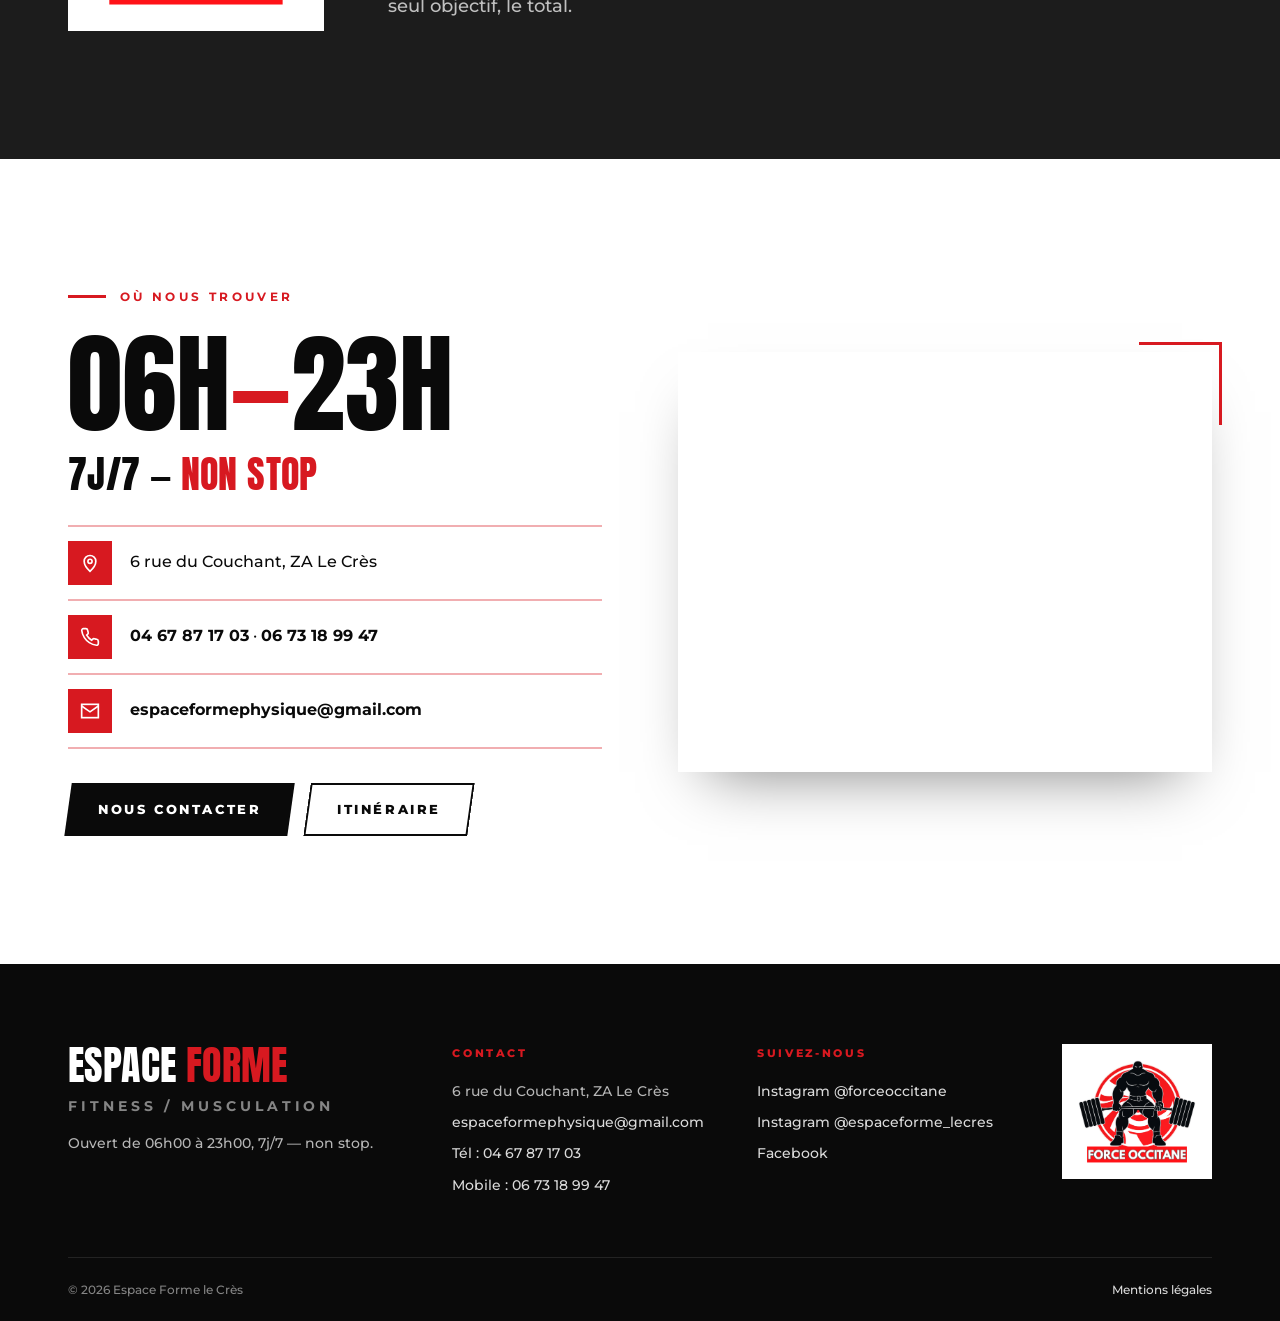
==== commit 153727f5: "Corrige les textes qui se chevauchent - Interligne des titres Anton relevé (accents qui touchaient l" ====
--- a/index.html
+++ b/index.html
@@ -10,7 +10,7 @@
 <link rel="preconnect" href="https://fonts.googleapis.com">
 <link rel="preconnect" href="https://fonts.gstatic.com" crossorigin>
 <link href="https://fonts.googleapis.com/css2?family=Anton&family=Montserrat:wght@500;700;800&display=swap" rel="stylesheet">
-<link rel="stylesheet" href="assets/style.css">
+<link rel="stylesheet" href="assets/style.css?v=4">
 </head>
 <body>
 <div class="topbar"><div class="wrap">
@@ -182,6 +182,6 @@
     </div>
   </div>
 </footer>
-<script src="assets/main.js"></script>
+<script src="assets/main.js?v=4"></script>
 </body>
 </html>
--- a/assets/style.css
+++ b/assets/style.css
@@ -23,11 +23,11 @@
 .wrap{max-width:var(--max);margin:0 auto;padding:0 var(--gutter)}
 
 /* ---------- Typo ---------- */
-.t{font-family:var(--titre);font-weight:400;text-transform:uppercase;line-height:.95;letter-spacing:.01em}
-.italic{display:inline-block;transform:skewX(var(--skew))}
+.t{font-family:var(--titre);font-weight:400;text-transform:uppercase;line-height:1.08;letter-spacing:.01em}
+.italic{display:inline-block;transform:skewX(var(--skew));margin-left:.08em;padding-right:.04em}
 .rouge{color:var(--rouge)} .blanc{color:var(--blanc)}
 .spaced{font-weight:700;text-transform:uppercase;letter-spacing:.28em;font-size:12px}
-.kicker{display:flex;align-items:center;gap:14px;color:var(--rouge);margin-bottom:18px}
+.kicker{display:flex;align-items:center;gap:14px;color:var(--rouge);margin-bottom:22px}
 .kicker::before{content:"";width:38px;height:3px;background:var(--rouge)}
 h1.t{font-size:clamp(52px,9vw,128px)}
 h2.t{font-size:clamp(38px,5.4vw,72px);margin-bottom:24px}
@@ -85,24 +85,25 @@
 .corner.br{right:0;bottom:0;clip-path:polygon(100% 0,100% 100%,0 100%)}
 .corner.tl{left:0;top:0;clip-path:polygon(0 0,100% 0,0 100%)}
 .split{display:grid;grid-template-columns:1fr 1fr;gap:clamp(36px,6vw,90px);align-items:center}
+.split>*,.hero .wrap>*,.contact-grid>*,.founder>*{min-width:0}
 
 /* ---------- Hero accueil ---------- */
 .hero{min-height:calc(100vh - 116px);display:flex;align-items:center;padding:clamp(48px,7vw,90px) 0;overflow:hidden}
 .hero .wrap{display:grid;grid-template-columns:1.05fr 1fr;gap:clamp(32px,5vw,70px);align-items:center;width:100%}
-.hero h1{font-size:clamp(60px,8.6vw,132px);line-height:.88}
+.hero h1{font-size:clamp(54px,7.8vw,110px);line-height:1.02}
 .hero h1 .italic{white-space:nowrap}
-.hero h1 .rouge{display:block}
+.hero h1 .rouge{display:table}
 .hero-media{position:relative}
 .hero-media img{width:100%;aspect-ratio:4/5;object-fit:cover;object-position:78% center;
   clip-path:polygon(14% 0,100% 0,100% 100%,0 100%);filter:drop-shadow(-18px 10px 24px rgba(0,0,0,.28))}
 .hero-tag{position:absolute;left:-4%;bottom:9%;background:var(--noir);color:var(--blanc);padding:16px 26px;transform:skewX(var(--skew))}
 .hero-tag>*{transform:skewX(8deg)}
-.hero-tag .t{font-size:34px;display:block}
-.hero-tag a{font-size:11px;font-weight:700;letter-spacing:.24em;text-transform:uppercase;color:var(--rouge);text-decoration:none;display:block}
+.hero-tag .t{font-size:34px;display:block;line-height:1.1}
+.hero-tag a{font-size:11px;font-weight:700;letter-spacing:.24em;text-transform:uppercase;color:var(--rouge);text-decoration:none;display:block;margin-top:4px}
 
 /* ---------- Chiffres encadrés ---------- */
 .frame-stats{display:flex;align-items:stretch;border:3px solid var(--rouge);margin-top:40px;max-width:560px}
-.frame-stats>div{flex:1;padding:18px 16px;text-align:center}
+.frame-stats>div{flex:1;min-width:0;padding:18px 10px;text-align:center}
 .frame-stats>div+div{border-left:3px solid var(--rouge)}
 .frame-stats .t{font-size:clamp(30px,3.4vw,44px);display:block}
 .frame-stats small{font-size:10px;font-weight:700;letter-spacing:.2em;text-transform:uppercase;color:var(--gris-texte)}
@@ -135,13 +136,13 @@
 .club h2{margin-bottom:12px}
 
 /* ---------- Horaires / accès ---------- */
-.big-hours{font-family:var(--titre);font-size:clamp(72px,11vw,150px);line-height:.85;text-transform:uppercase}
+.big-hours{font-family:var(--titre);font-size:clamp(64px,8.5vw,128px);line-height:1.02;text-transform:uppercase;white-space:nowrap}
 .big-hours .sep{color:var(--rouge)}
 .info-list{list-style:none;margin-top:30px;border-top:2px solid rgba(215,25,32,.35)}
 .info-list li{display:flex;gap:18px;align-items:center;padding:14px 0;border-bottom:2px solid rgba(215,25,32,.35)}
 .info-list .k{flex:none;width:44px;height:44px;background:var(--rouge);color:var(--blanc);display:flex;align-items:center;justify-content:center}
 .info-list .k svg{width:20px;height:20px}
-.info-list a{text-decoration:none;font-weight:700}
+.info-list a{text-decoration:none;font-weight:700;overflow-wrap:anywhere}
 .info-list a:hover{color:var(--rouge)}
 .map{width:100%;height:100%;min-height:420px;border:0;filter:grayscale(1) contrast(1.05);display:block}
 .map-box{position:relative;min-height:420px;box-shadow:0 30px 60px -30px rgba(0,0,0,.5)}
@@ -150,9 +151,9 @@
 /* ---------- Hero des pages ---------- */
 .page-hero{position:relative;min-height:clamp(380px,56vh,560px);display:flex;align-items:flex-end;color:var(--blanc);overflow:hidden;background:var(--noir)}
 .page-hero>img{position:absolute;inset:0;width:100%;height:100%;object-fit:cover;filter:grayscale(.35)}
-.page-hero::before{content:"";position:absolute;inset:0;background:linear-gradient(90deg,rgba(10,10,10,.92) 0%,rgba(10,10,10,.65) 45%,rgba(10,10,10,.15) 100%),linear-gradient(0deg,rgba(10,10,10,.6),transparent 50%)}
-.page-hero .wrap{position:relative;width:100%;padding-bottom:clamp(48px,7vw,84px);padding-top:80px}
-.page-hero h1{margin-bottom:18px}
+.page-hero::before{content:"";position:absolute;inset:0;z-index:1;background:linear-gradient(90deg,rgba(10,10,10,.92) 0%,rgba(10,10,10,.75) 45%,rgba(10,10,10,.3) 100%),linear-gradient(0deg,rgba(10,10,10,.6),transparent 50%)}
+.page-hero .wrap{position:relative;z-index:2;width:100%;padding-bottom:clamp(48px,7vw,84px);padding-top:80px}
+.page-hero h1{margin-bottom:20px;line-height:1.02}
 .page-hero .lead{color:rgba(255,255,255,.8)}
 .badge{display:inline-block;background:var(--rouge);color:var(--blanc);padding:6px 14px;transform:skewX(var(--skew));font-size:11px;font-weight:800;letter-spacing:.2em;text-transform:uppercase;margin-top:22px}
 .badge>span{display:inline-block;transform:skewX(8deg)}
@@ -162,7 +163,7 @@
 .pillar{padding:34px 30px 10px 0}
 .pillar+.pillar{padding-left:30px;border-left:1px solid var(--gris-ligne)}
 .pillar .n{font-family:var(--titre);font-size:56px;color:var(--rouge);line-height:1}
-.pillar h3{margin:10px 0 10px}
+.pillar h3{margin:16px 0 10px}
 .pillar p{color:var(--gris-texte);font-size:15px}
 .dark .pillars{border-color:var(--rouge)}
 .dark .pillar+.pillar{border-color:rgba(255,255,255,.12)}
@@ -182,7 +183,7 @@
 /* ---------- Force athlétique ---------- */
 .sbd{display:grid;grid-template-columns:repeat(3,1fr);gap:20px;margin-top:50px}
 .lift{background:var(--anthracite);padding:34px 30px;position:relative;overflow:hidden}
-.lift .letter{font-family:var(--titre);font-size:180px;line-height:.8;color:var(--rouge);opacity:.95;display:block;margin-bottom:18px;transform:skewX(var(--skew))}
+.lift .letter{font-family:var(--titre);font-size:180px;line-height:.95;color:var(--rouge);opacity:.95;display:block;margin-bottom:18px;transform:skewX(var(--skew))}
 .lift h3{margin-bottom:6px}
 .lift .en{font-size:11px;font-weight:700;letter-spacing:.24em;text-transform:uppercase;color:rgba(255,255,255,.5);display:block;margin-bottom:16px}
 .lift p{font-size:14px;color:rgba(255,255,255,.72)}
@@ -243,7 +244,7 @@
 
 /* ---------- Mentions ---------- */
 .legal h2{font-size:clamp(28px,3vw,38px);margin:48px 0 14px}
-.legal p{color:var(--gris-texte);max-width:78ch}
+.legal p{color:var(--gris-texte);max-width:78ch;overflow-wrap:anywhere}
 .legal p+p{margin-top:.8em}
 .legal a{color:var(--rouge);font-weight:700}
 
@@ -273,6 +274,7 @@
 }
 @media (max-width:900px){
   .burger{display:block}
+  .page-hero::before{background:linear-gradient(0deg,rgba(10,10,10,.94) 0%,rgba(10,10,10,.8) 60%,rgba(10,10,10,.6) 100%)}
   .nav{position:absolute;top:100%;left:0;right:0;flex-direction:column;align-items:stretch;gap:0;background:var(--blanc);padding:10px var(--gutter) 28px;border-bottom:4px solid var(--rouge);transform:translateY(-8px);opacity:0;pointer-events:none;transition:opacity .2s,transform .2s;max-height:calc(100vh - 80px);overflow:auto}
   .menu-open .nav{opacity:1;transform:none;pointer-events:auto}
   .nav a{padding:16px 0;border-bottom:1px solid var(--gris-ligne);font-size:13px}
@@ -280,7 +282,7 @@
   .nav a[aria-current=page]{color:var(--rouge)}
   .nav .btn{margin-top:20px;justify-content:center;padding:16px}
   .hero{min-height:0}
-  .hero .wrap,.split,.founder,.contact-grid{grid-template-columns:1fr}
+  .hero .wrap,.split,.founder,.contact-grid{grid-template-columns:minmax(0,1fr)}
   .hero-media{max-width:520px;margin-left:auto}
   .club{grid-template-columns:1fr;text-align:left}
   .sbd{grid-template-columns:1fr}
@@ -305,7 +307,9 @@
   .day{min-height:0}
   .footer-grid{grid-template-columns:1fr}
   .hero-tag{left:0}
-  .frame-stats .t{font-size:28px}
+  .hero h1{font-size:14.5vw}
+  .big-hours{font-size:20vw}
+  .frame-stats .t{font-size:clamp(22px,7vw,28px)}
   .btn{padding:15px 22px}
   .partners img{height:70px}
 }
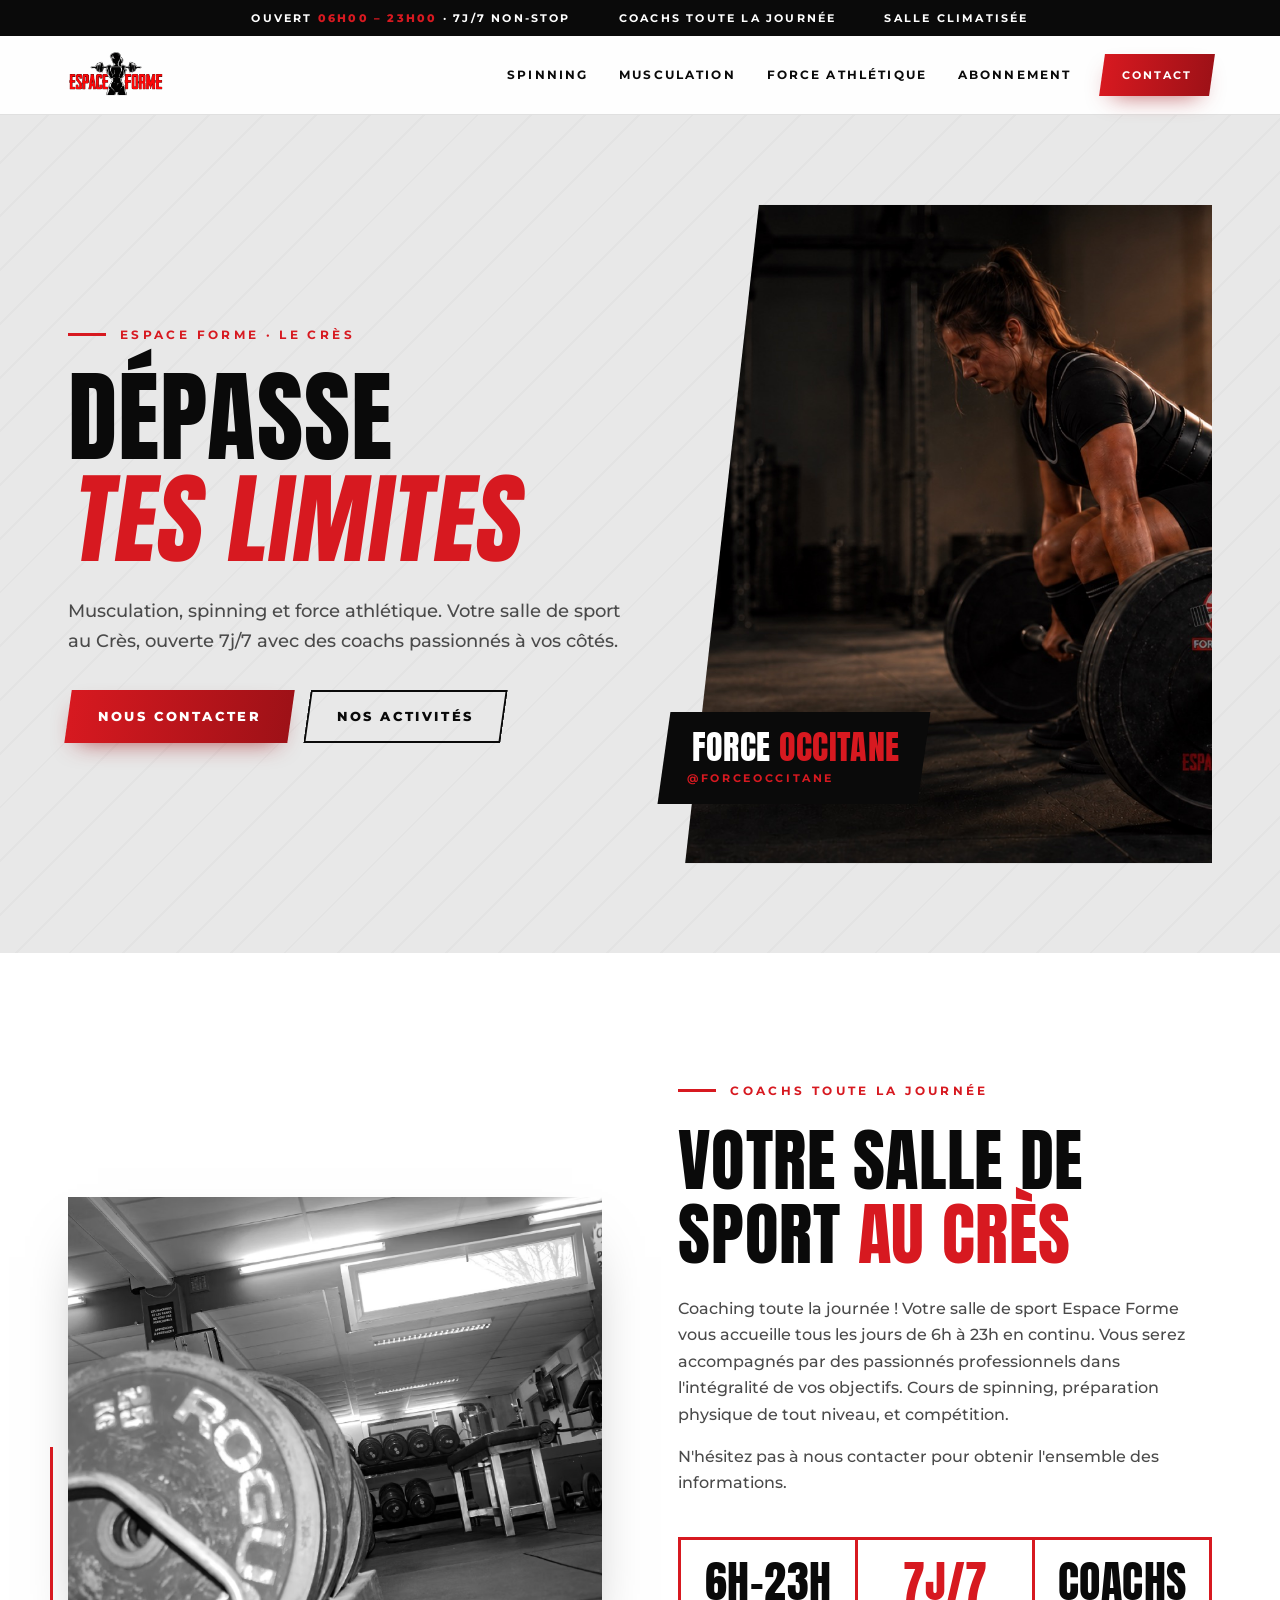
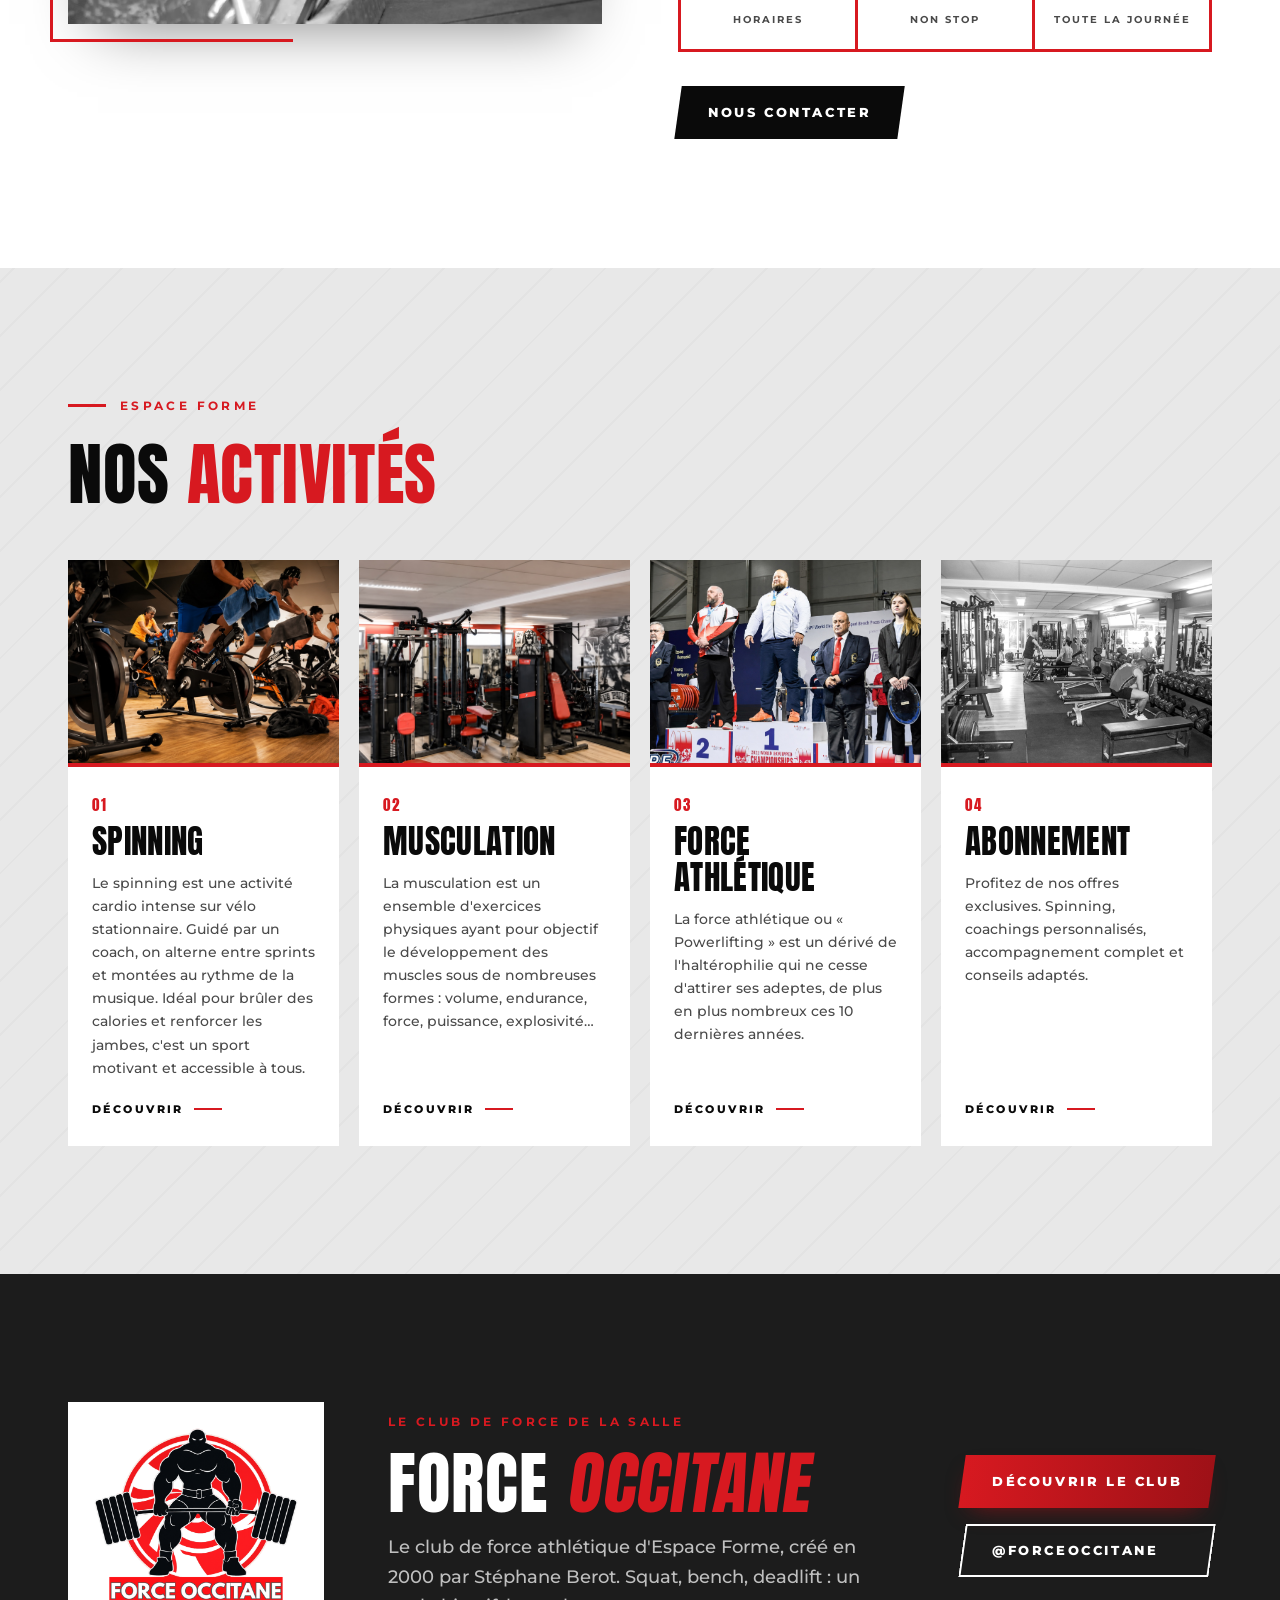
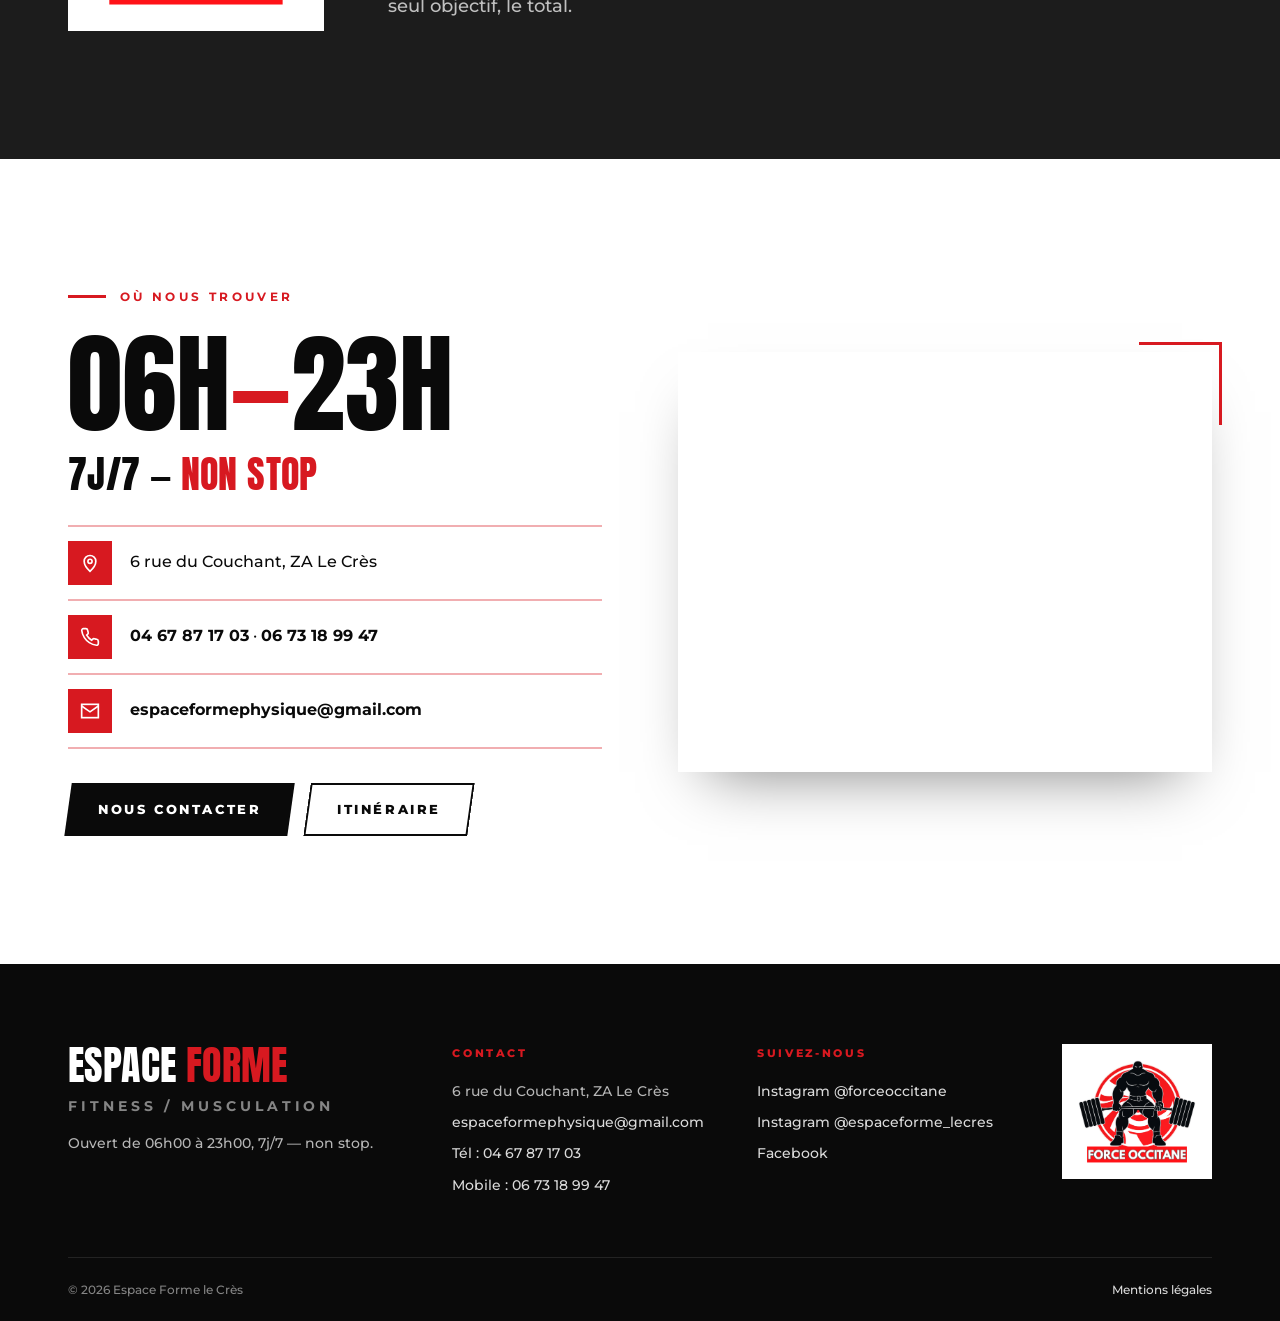
==== commit 9a759dc0: "Affiche les photos et la carte en couleur Retire les filtres noir et blanc des cartes activités, de " ====
--- a/index.html
+++ b/index.html
@@ -10,7 +10,7 @@
 <link rel="preconnect" href="https://fonts.googleapis.com">
 <link rel="preconnect" href="https://fonts.gstatic.com" crossorigin>
 <link href="https://fonts.googleapis.com/css2?family=Anton&family=Montserrat:wght@500;700;800&display=swap" rel="stylesheet">
-<link rel="stylesheet" href="assets/style.css?v=4">
+<link rel="stylesheet" href="assets/style.css?v=5">
 </head>
 <body>
 <div class="topbar"><div class="wrap">
@@ -182,6 +182,6 @@
     </div>
   </div>
 </footer>
-<script src="assets/main.js?v=4"></script>
+<script src="assets/main.js?v=5"></script>
 </body>
 </html>
--- a/assets/style.css
+++ b/assets/style.css
@@ -120,8 +120,8 @@
 .card{position:relative;display:flex;flex-direction:column;text-decoration:none;background:var(--blanc);overflow:hidden;transition:transform .3s,box-shadow .3s}
 .card:hover{transform:translateY(-6px);box-shadow:0 26px 50px -28px rgba(0,0,0,.45)}
 .card-img{aspect-ratio:4/3;overflow:hidden;background:var(--anthracite)}
-.card-img img{width:100%;height:100%;object-fit:cover;filter:grayscale(1) contrast(1.05);transition:filter .4s,transform .6s}
-.card:hover .card-img img{filter:none;transform:scale(1.05)}
+.card-img img{width:100%;height:100%;object-fit:cover;transition:transform .6s}
+.card:hover .card-img img{transform:scale(1.05)}
 .card-body{padding:26px 24px 28px;display:flex;flex-direction:column;flex:1;border-top:4px solid var(--rouge)}
 .card-num{font-family:var(--titre);font-size:15px;color:var(--rouge);letter-spacing:.1em}
 .card h3{margin:6px 0 12px}
@@ -144,13 +144,13 @@
 .info-list .k svg{width:20px;height:20px}
 .info-list a{text-decoration:none;font-weight:700;overflow-wrap:anywhere}
 .info-list a:hover{color:var(--rouge)}
-.map{width:100%;height:100%;min-height:420px;border:0;filter:grayscale(1) contrast(1.05);display:block}
+.map{width:100%;height:100%;min-height:420px;border:0;display:block}
 .map-box{position:relative;min-height:420px;box-shadow:0 30px 60px -30px rgba(0,0,0,.5)}
 .map-box::after{content:"";position:absolute;top:-10px;right:-10px;width:80px;height:80px;border-top:3px solid var(--rouge);border-right:3px solid var(--rouge);pointer-events:none}
 
 /* ---------- Hero des pages ---------- */
 .page-hero{position:relative;min-height:clamp(380px,56vh,560px);display:flex;align-items:flex-end;color:var(--blanc);overflow:hidden;background:var(--noir)}
-.page-hero>img{position:absolute;inset:0;width:100%;height:100%;object-fit:cover;filter:grayscale(.35)}
+.page-hero>img{position:absolute;inset:0;width:100%;height:100%;object-fit:cover}
 .page-hero::before{content:"";position:absolute;inset:0;z-index:1;background:linear-gradient(90deg,rgba(10,10,10,.92) 0%,rgba(10,10,10,.75) 45%,rgba(10,10,10,.3) 100%),linear-gradient(0deg,rgba(10,10,10,.6),transparent 50%)}
 .page-hero .wrap{position:relative;z-index:2;width:100%;padding-bottom:clamp(48px,7vw,84px);padding-top:80px}
 .page-hero h1{margin-bottom:20px;line-height:1.02}
